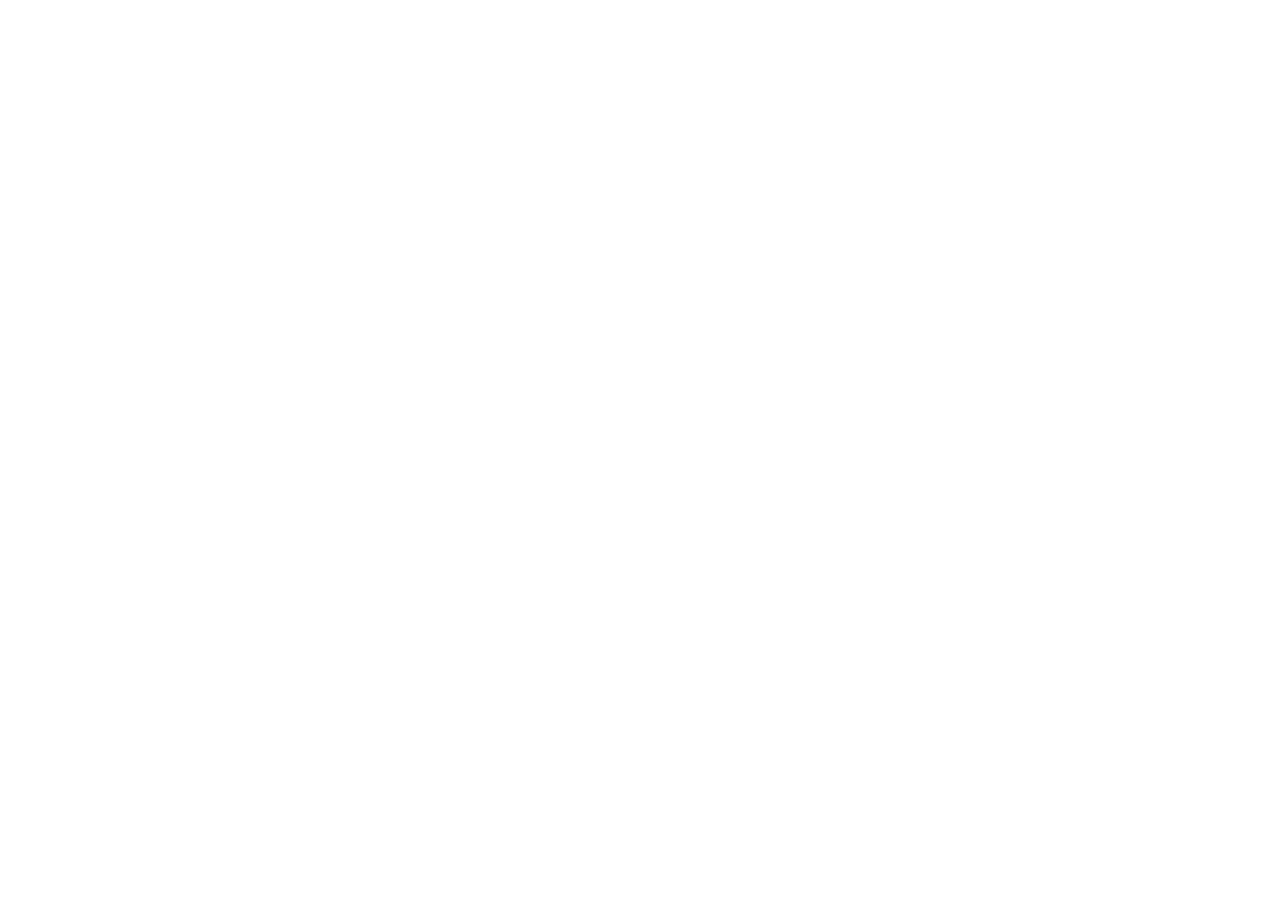
==== index.html @ 36726fe7 "Parte I" ====
<!DOCTYPE html>
<html lang="en">
<head>
    <meta charset="UTF-8">
    <meta http-equiv="X-UA-Compatible" content="IE=edge">
    <meta name="viewport" content="width=device-width, initial-scale=1.0">
    <title>Document</title>
</head>
<body>
    
</body>
</html>
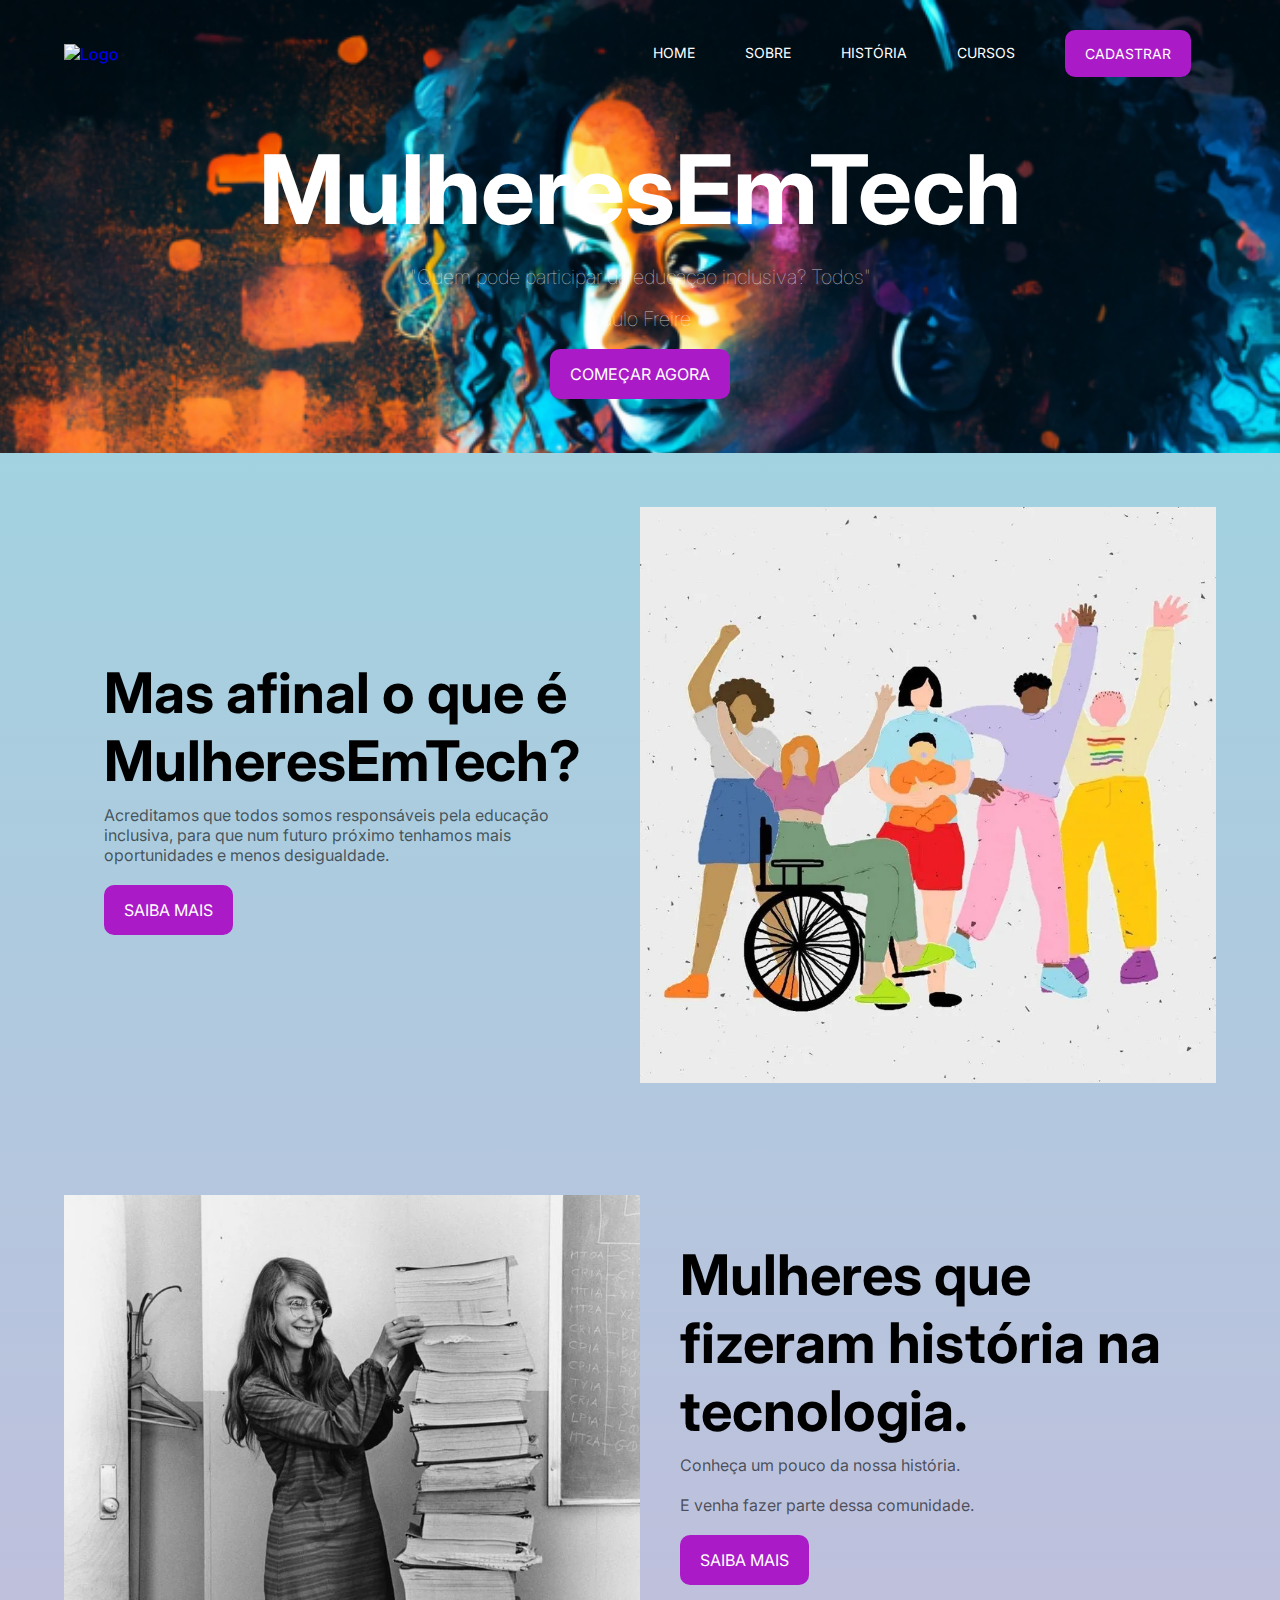
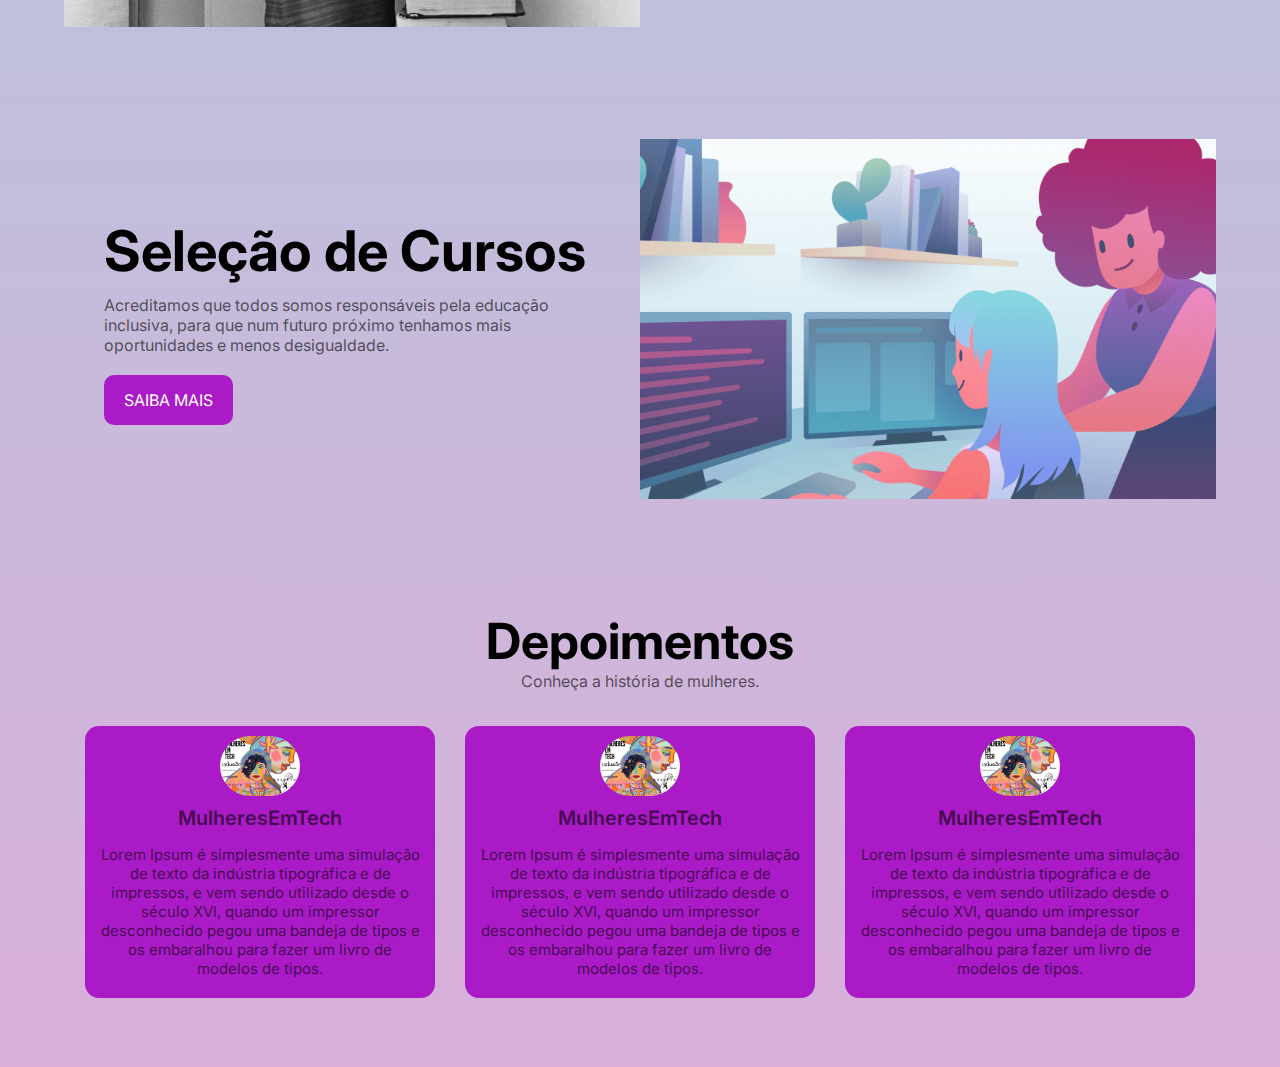
==== commit 4dd2bdce: "Parte II" ====
--- a/index.html
+++ b/index.html
@@ -1,12 +1,134 @@
 <!DOCTYPE html>
-<html lang="en">
+<html lang="pt-br">
 <head>
     <meta charset="UTF-8">
     <meta http-equiv="X-UA-Compatible" content="IE=edge">
     <meta name="viewport" content="width=device-width, initial-scale=1.0">
-    <title>Document</title>
+    <link rel="stylesheet" href="css/style.css">
+    <title>MulheresEmTech</title>
 </head>
+<!-- Início barra de navegação -->
 <body>
-    
+    <header style="background-image: url('img/background.png')">
+        <div class="container">
+            <nav>
+                <a href="index.html">
+                <img src="img/logo.png" alt="Logo">
+                <ul class="ul">
+                    <a href="index.html">Home</a>
+                    <a href="sobre.html">Sobre</a>
+                    <a href="historia.html">História</a>
+                    <a href="cursos.html">Cursos</a>
+                    <a href="cadastro.html" class="btn">Cadastrar</a>
+                </ul>
+            </a>
+            </nav>
+            <section class="banner">
+                <div class="banner-text">
+                    <h1>MulheresEmTech</h1>
+                    <p>"Quem pode participar da educação inclusiva? Todos"</p>
+                    <p>Paulo Freire</p>
+                    <a href="sobre.html" class="btn">COMEÇAR AGORA</a>
+                </div>
+            </section>
+        </div>
+    </header>
+<!-- Fim barra de navegação -->
+
+<!-- Início da primeira sessão -->
+
+    <section class="faca-mais">
+        <div class="container">
+            <div class="faca-mais-text">
+            <h3>Mas afinal o que é MulheresEmTech?</h3>
+            <p>Acreditamos que todos somos responsáveis pela educação inclusiva,
+             para que num futuro próximo tenhamos mais oportunidades e menos desigualdade.</p>
+            <a href="cadastro.html" class="btn animate-btn">SAIBA MAIS</a>
+        </div>
+
+       <div class="faca-mais-img">
+            <img src="img/sessão_1.webp" alt="Igualdade">
+    </div>
+</div>
+    </section>
+<!-- Fim da primeira sessão -->
+
+    <!-- Início da segunda sessão -->
+
+    <section class="faca-mais">
+        <div class="container">
+       <div class="faca-mais-img">
+            <img src="img/história2.webp" alt="Mulheres na tecnologia">
+        </div>
+    <div class="faca-mais-text">
+        <h3>Mulheres que fizeram história na tecnologia.</h3>
+        <p>Conheça um pouco da nossa história.</p>
+        <p>E venha fazer parte dessa comunidade.</p>
+        <a href="sobre.html" class="btn animate-btn">SAIBA MAIS</a>
+    </div>
+</div>
+    </section>
+
+    <!-- Fim da segunda sessão -->
+
+    <!-- Início da terceira sessão -->
+
+    <section class="faca-mais">
+        <div class="container">
+            <div class="faca-mais-text">
+            <h3>Seleção de Cursos</h3>
+            <p>Acreditamos que todos somos responsáveis pela educação inclusiva,
+             para que num futuro próximo tenhamos mais oportunidades e menos desigualdade.</p>
+            <a href="cadastro.html" class="btn animate-btn">SAIBA MAIS</a>
+        </div>
+
+       <div class="faca-mais-img">
+            <img src="img/cursos.webp" alt="Cursos">
+    </div>
+</div>
+    </section>
+<!-- Fim da terceira sessão -->
+<!-- Início Depoimento -->
+<section class="depoimentos">
+    <div class="container">
+        <h3>Depoimentos</h3>
+        <p>Conheça a história de mulheres.</p>
+        <div class="cards">
+            <!-- Início Card 1-->
+        <div class="cards-item">
+            <img src="img/we.jpg" alt="">
+            <p class="nome-user">MulheresEmTech</p>
+            <p class="depoimento-user">
+                Lorem Ipsum é simplesmente uma simulação de texto da indústria tipográfica e de impressos, 
+                e vem sendo utilizado desde o século XVI, quando um impressor desconhecido pegou uma bandeja 
+                de tipos e os embaralhou para fazer um livro de modelos de tipos.
+            </p>
+    </div>
+    <!-- Fim Card 1-->
+    <!-- Início Card 2-->
+    <div class="cards-item">
+        <img src="img/we.jpg" alt="">
+        <p class="nome-user">MulheresEmTech</p>
+        <p class="depoimento-user">
+            Lorem Ipsum é simplesmente uma simulação de texto da indústria tipográfica e de impressos, 
+            e vem sendo utilizado desde o século XVI, quando um impressor desconhecido pegou uma bandeja 
+            de tipos e os embaralhou para fazer um livro de modelos de tipos.
+        </p>
+</div>
+<!-- Fim Card 2-->
+<!-- Início Card 3-->
+<div class="cards-item">
+    <img src="img/we.jpg" alt="">
+    <p class="nome-user">MulheresEmTech</p>
+    <p class="depoimento-user">
+        Lorem Ipsum é simplesmente uma simulação de texto da indústria tipográfica e de impressos, 
+        e vem sendo utilizado desde o século XVI, quando um impressor desconhecido pegou uma bandeja 
+        de tipos e os embaralhou para fazer um livro de modelos de tipos.
+    </p>
+</div>
+<!-- Fim Card 3-->
+</div>
+</div>
+</section>
 </body>
 </html>--- a/css/style.css
+++ b/css/style.css
@@ -0,0 +1,163 @@
+@import url('https://fonts.googleapis.com/css2?family=Inter:wght@300;400;500;600;700&family=Poppins&family=Roboto:ital,wght@0,100;0,300;0,400;0,500;0,700;0,900;1,100;1,300;1,400;1,500;1,700;1,900&display=swap');
+
+* {
+    margin: 0;
+    padding: 0;
+    box-sizing: border-box;
+    text-decoration: none;
+    outline: none;
+    font-family: 'Inter', sans-serif;
+}
+body {
+    background-color: #D9AFD9;
+    background-image: linear-gradient(0deg, #D9AFD9 0%, #97D9E1 100%);
+}
+section, footer {
+padding: 54px 0;
+} 
+
+h3 {
+    font-size: 50px;
+}
+
+p {
+    color: #0000009c;
+}
+.container {
+    max-width: 1400px;
+    margin: 0 auto;
+    padding: 0 5%;
+}
+.btn {
+    background-color: rgb(170, 27, 199);
+    color: white;
+    padding: 15px 20px;
+    border-radius: 10px;
+    cursor: pointer;
+    display: inline-block;
+    transition: 0.1s;
+}
+.btn.animate-btn {
+    animation: animate-outline 1s ease-out infinite;
+}
+.btn:hover {
+    background-color: rgb(170, 27, 199);
+}
+header {
+    background-position: center;
+    background-size: cover;
+    background-attachment: fixed;
+}
+nav {
+    display: flex;
+    align-items: center;
+    justify-content: space-between;
+    padding-top: 30px;
+}
+nav ul {
+    display: flex;
+    align-items: center;
+}
+nav ul a {
+    color: white;
+    margin: 0 25px;
+    text-transform: uppercase;
+    font-size: 14px;
+    display: block;
+}
+nav ul a:not(.btn)::after {
+    content: "";
+    background-color: rgb(170, 27, 199);
+    height: 3px;
+    width: 0%;
+    display: block;
+    margin: 0 auto;
+    transition: 0.3s;
+}
+nav ul a:hover::after {
+    width: 100%;
+
+}
+.banner {
+    display: flex;
+    justify-content: center;
+}
+.banner .banner-text {
+    margin: 150;
+    text-align: center;
+    padding:  0 90px;
+}
+.banner .banner-text h1 {
+    font-size: 96px;
+    color: white;
+}
+.banner .banner-text p {
+    font-size: 20px;
+    color: #ffffffb7;
+    font-weight: lighter;
+    margin: 18px 0;
+}
+.faca-mais .container {
+    display: flex;
+    align-items: center;
+}
+.faca-mais .faca-mais-text h3 {
+    font-size: 56px;
+}
+.faca-mais .faca-mais-text p {
+    margin: 10px 0 20px 0;
+}
+.faca-mais .faca-mais-text {
+    width: 50%;
+    padding: 0 40px;
+}
+.faca-mais .faca-mais-img {
+    width: 50%;
+}
+.faca-mais .faca-mais-img img {
+    width: 100%;
+}
+.depoimentos h3 {
+    text-align: center;
+}
+.depoimentos p {
+   margin-bottom: 20px;
+   text-align: center;
+}
+.cards {
+    display: flex;
+    justify-content: center;
+}
+.depoimentos .cards-item {
+    background-color: rgb(170, 27, 199);
+    margin: 15px;
+    border-radius: 14px;
+    text-align: center;
+    width: 350px;
+    transition: 0.3s;
+}
+.depoimentos .cards-item img {
+    border-radius: 100px;
+    width: 80px;
+    display: block;
+    margin: 10px auto;
+}
+.depoimentos .cards-item .nome-user {
+    font-weight: 600;
+    font-size: 20px;
+    margin-bottom: 15px;
+    transition: 0.3s;
+}
+.depoimentos .cards-item .depoimento-user {
+ font-size: 15px;
+ padding: 0 15px;
+ transition: 0.3s;
+}
+.depoimentos .cards-item:hover .nome-user {
+    background-color: rgb(215, 110, 236);
+    margin-top: -5px;
+}
+.depoimentos .cards-item:hover .nome-user,
+.depoimentos .cards-item:hover .depoimento-user {
+    color: white;
+}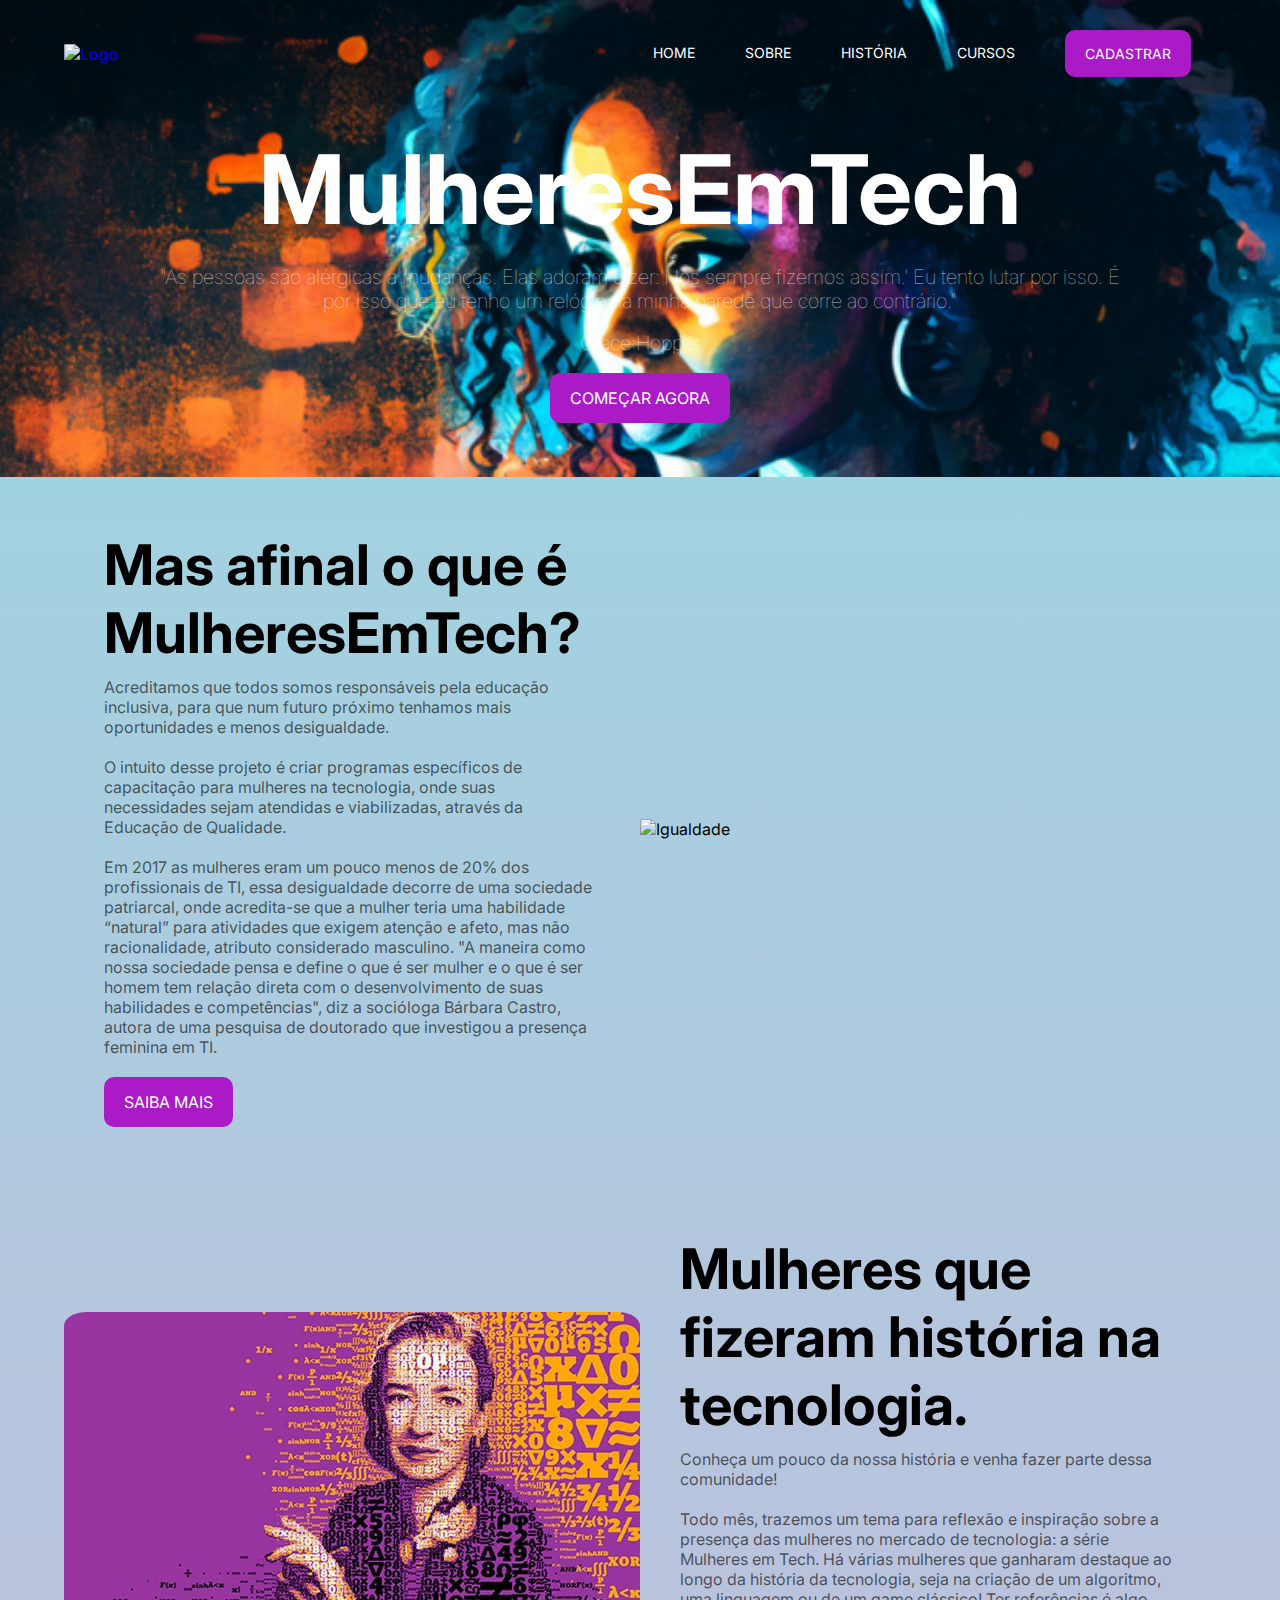
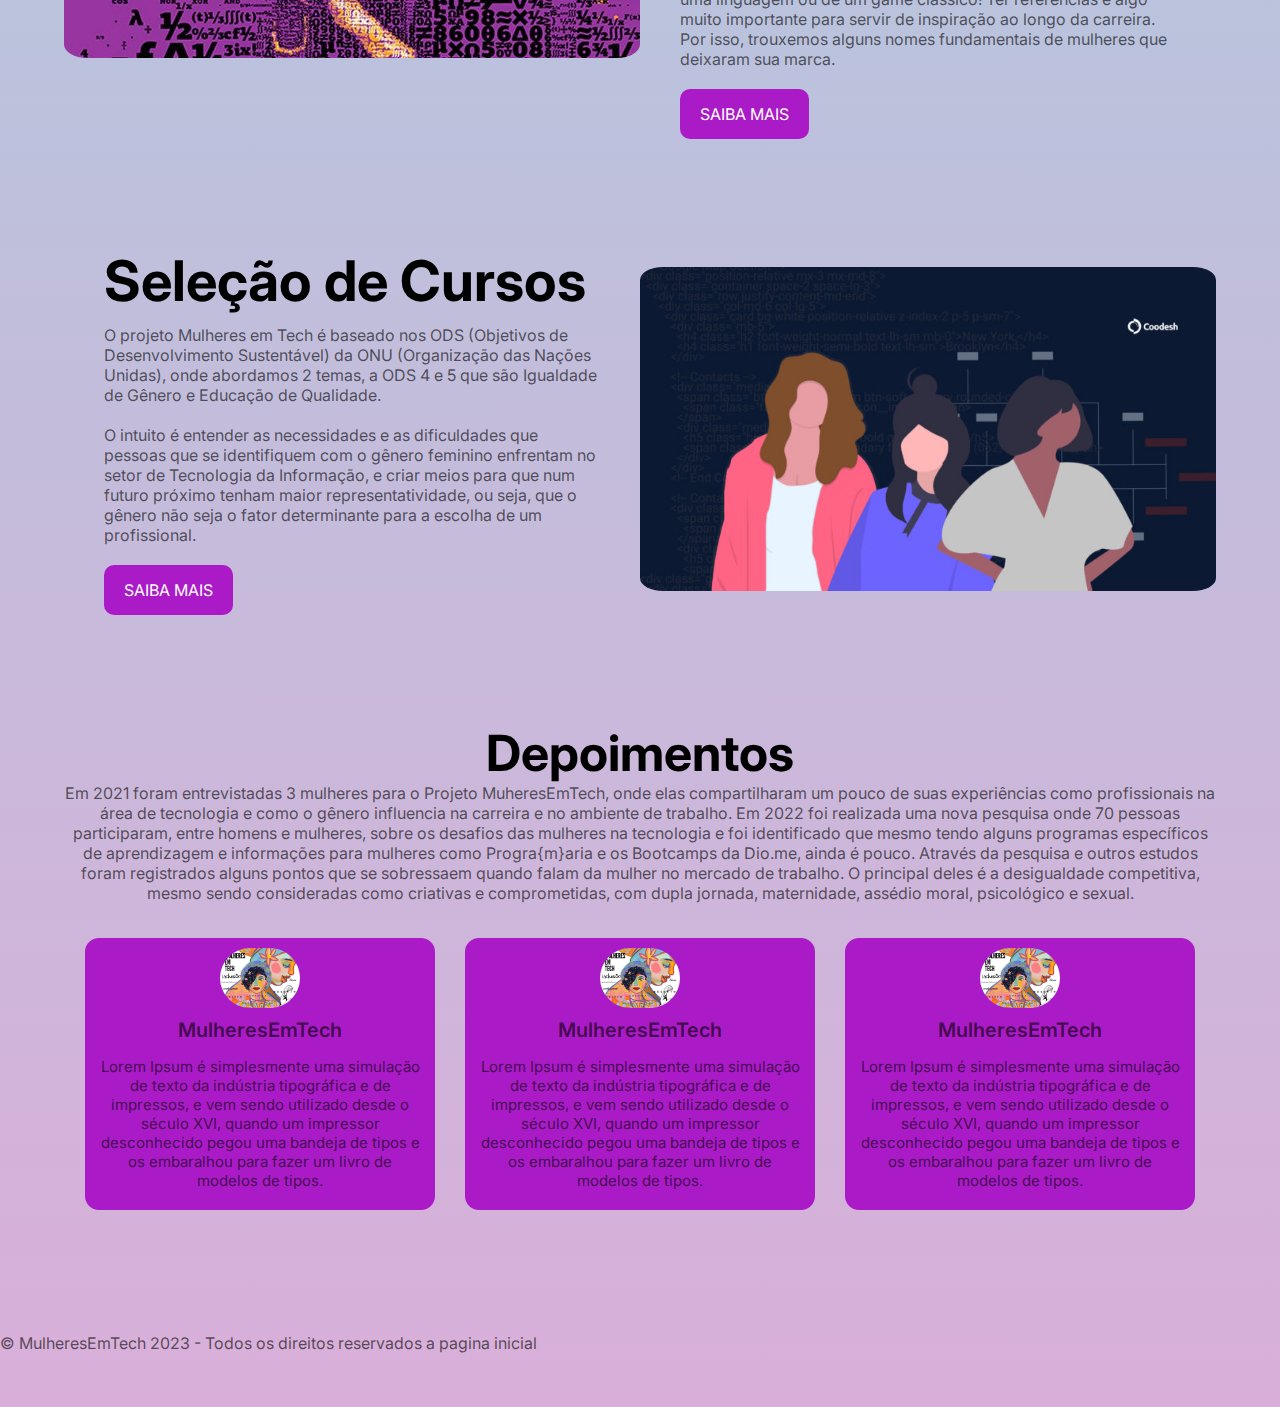
==== commit b8315e28: "História" ====
--- a/index.html
+++ b/index.html
@@ -1,5 +1,6 @@
 <!DOCTYPE html>
 <html lang="pt-br">
+
 <head>
     <meta charset="UTF-8">
     <meta http-equiv="X-UA-Compatible" content="IE=edge">
@@ -8,65 +9,84 @@
     <title>MulheresEmTech</title>
 </head>
 <!-- Início barra de navegação -->
+
 <body>
     <header style="background-image: url('img/background.png')">
         <div class="container">
             <nav>
                 <a href="index.html">
-                <img src="img/logo.png" alt="Logo">
-                <ul class="ul">
-                    <a href="index.html">Home</a>
-                    <a href="sobre.html">Sobre</a>
-                    <a href="historia.html">História</a>
-                    <a href="cursos.html">Cursos</a>
-                    <a href="cadastro.html" class="btn">Cadastrar</a>
-                </ul>
-            </a>
+                    <img src="img/logo.ico" alt="Logo">
+                    <ul class="ul">
+                        <a href="index.html">Home</a>
+                        <a href="sobre.html">Sobre</a>
+                        <a href="historia.html">História</a>
+                        <a href="cursos.html">Cursos</a>
+                        <a href="cadastro.html" class="btn">Cadastrar</a>
+                    </ul>
+                </a>
             </nav>
             <section class="banner">
                 <div class="banner-text">
                     <h1>MulheresEmTech</h1>
-                    <p>"Quem pode participar da educação inclusiva? Todos"</p>
-                    <p>Paulo Freire</p>
+                    <p>"As pessoas são alérgicas a mudanças. Elas adoram dizer:'Nós sempre fizemos assim.'
+                    Eu tento lutar por isso. É por isso que eu tenho um relógio na minha parede que corre
+                    ao contrário."</p>
+                    <p>Grace Hopper</p>
                     <a href="sobre.html" class="btn">COMEÇAR AGORA</a>
                 </div>
             </section>
         </div>
     </header>
-<!-- Fim barra de navegação -->
+    <!-- Fim barra de navegação -->
 
-<!-- Início da primeira sessão -->
+    <!-- Início da primeira sessão -->
 
     <section class="faca-mais">
         <div class="container">
             <div class="faca-mais-text">
-            <h3>Mas afinal o que é MulheresEmTech?</h3>
-            <p>Acreditamos que todos somos responsáveis pela educação inclusiva,
-             para que num futuro próximo tenhamos mais oportunidades e menos desigualdade.</p>
-            <a href="cadastro.html" class="btn animate-btn">SAIBA MAIS</a>
+                <h3>Mas afinal o que é MulheresEmTech?</h3>
+                <p>Acreditamos que todos somos responsáveis pela educação inclusiva,
+                    para que num futuro próximo tenhamos mais oportunidades e menos desigualdade.</p>
+                <p>O intuito desse projeto é criar programas específicos de capacitação para
+                    mulheres na tecnologia, onde suas necessidades sejam atendidas
+                    e viabilizadas, através da Educação de Qualidade.</p>
+                <p>Em 2017 as mulheres eram um pouco menos de 20% dos profissionais de TI, essa 
+                desigualdade decorre de uma sociedade patriarcal, onde acredita-se que a mulher
+                teria uma habilidade “natural” para atividades que exigem atenção e afeto, mas não
+                racionalidade, atributo considerado masculino. "A maneira como nossa sociedade 
+                pensa e define o que é ser mulher e o que é ser homem tem relação direta com o 
+                desenvolvimento de suas habilidades e competências", diz a socióloga Bárbara 
+                Castro, autora de uma pesquisa de doutorado que investigou a presença feminina em TI.
+                </p>
+                <a href="cadastro.html" class="btn animate-btn">SAIBA MAIS</a>
+            </div>
+
+            <div class="faca-mais-img">
+                <img src="img/sessao1.png" alt="Igualdade">
+            </div>
         </div>
-
-       <div class="faca-mais-img">
-            <img src="img/sessão_1.webp" alt="Igualdade">
-    </div>
-</div>
     </section>
-<!-- Fim da primeira sessão -->
+    <!-- Fim da primeira sessão -->
 
     <!-- Início da segunda sessão -->
 
     <section class="faca-mais">
         <div class="container">
-       <div class="faca-mais-img">
-            <img src="img/história2.webp" alt="Mulheres na tecnologia">
+            <div class="faca-mais-img">
+                <img src="img/história.jpg" alt="Mulheres na tecnologia">
+            </div>
+            <div class="faca-mais-text">
+                <h3>Mulheres que fizeram história na tecnologia.</h3>
+                <p>Conheça um pouco da nossa história e venha fazer parte dessa comunidade!</p>
+                <p>Todo mês, trazemos um tema para reflexão
+                e inspiração sobre a presença das mulheres no mercado de tecnologia: a série Mulheres em Tech.
+                Há várias mulheres que ganharam destaque ao longo da história da tecnologia, seja na criação
+                de um algoritmo, uma linguagem ou de um game clássico! Ter referências é algo muito importante
+                para servir de inspiração ao longo da carreira. Por isso, trouxemos alguns nomes fundamentais
+                de mulheres que deixaram sua marca.</p>
+                <a href="sobre.html" class="btn animate-btn">SAIBA MAIS</a>
+            </div>
         </div>
-    <div class="faca-mais-text">
-        <h3>Mulheres que fizeram história na tecnologia.</h3>
-        <p>Conheça um pouco da nossa história.</p>
-        <p>E venha fazer parte dessa comunidade.</p>
-        <a href="sobre.html" class="btn animate-btn">SAIBA MAIS</a>
-    </div>
-</div>
     </section>
 
     <!-- Fim da segunda sessão -->
@@ -76,59 +96,82 @@
     <section class="faca-mais">
         <div class="container">
             <div class="faca-mais-text">
-            <h3>Seleção de Cursos</h3>
-            <p>Acreditamos que todos somos responsáveis pela educação inclusiva,
-             para que num futuro próximo tenhamos mais oportunidades e menos desigualdade.</p>
-            <a href="cadastro.html" class="btn animate-btn">SAIBA MAIS</a>
+                <h3>Seleção de Cursos</h3>
+                <p>O projeto Mulheres em Tech é baseado nos ODS (Objetivos de Desenvolvimento
+                    Sustentável) da ONU (Organização das Nações Unidas), onde abordamos 2 temas,
+                    a ODS 4 e 5 que são Igualdade de Gênero e Educação de Qualidade.</p> 
+                <p>O intuito é entender as necessidades e as dificuldades que pessoas que se 
+                    identifiquem com o gênero feminino enfrentam no setor de Tecnologia da Informação,
+                    e criar meios para que num futuro próximo tenham maior representatividade, ou seja,
+                    que o gênero não seja o fator determinante para a escolha de um profissional.</p>
+                <a href="cadastro.html" class="btn animate-btn">SAIBA MAIS</a>
+            </div>
+
+            <div class="faca-mais-img">
+                <img src="img/potencial.jpg" alt="Cursos">
+            </div>
         </div>
+    </section>
+    <!-- Fim da terceira sessão -->
+    <!-- Início Depoimento -->
+    <section class="depoimentos">
+        <div class="container">
+            <h3>Depoimentos</h3>
+            <p>Em 2021 foram entrevistadas 3 mulheres para o Projeto MuheresEmTech, onde elas compartilharam
+                 um pouco de suas experiências como profissionais na área de tecnologia e como o gênero 
+                 influencia na carreira e no ambiente de trabalho. Em 2022 foi realizada uma nova pesquisa 
+                 onde 70 pessoas participaram, entre homens e mulheres, sobre os desafios das mulheres na 
+                 tecnologia e foi identificado que mesmo tendo alguns programas específicos de aprendizagem
+                 e informações para mulheres como Progra{m}aria e os Bootcamps da Dio.me, ainda é pouco.
+                Através da pesquisa e outros estudos foram registrados alguns pontos que se sobressaem quando
+                falam da mulher no mercado de trabalho. O principal deles é a desigualdade competitiva, mesmo
+                sendo consideradas como criativas e comprometidas, com dupla jornada, maternidade, assédio moral,
+                psicológico e sexual.</p>
 
-       <div class="faca-mais-img">
-            <img src="img/cursos.webp" alt="Cursos">
+
+            <div class="cards">
+                <!-- Início Card 1-->
+                <div class="cards-item">
+                    <img src="img/we.jpg" alt="">
+                    <p class="nome-user">MulheresEmTech</p>
+                    <p class="depoimento-user">
+                        Lorem Ipsum é simplesmente uma simulação de texto da indústria tipográfica e de impressos,
+                        e vem sendo utilizado desde o século XVI, quando um impressor desconhecido pegou uma bandeja
+                        de tipos e os embaralhou para fazer um livro de modelos de tipos.
+                    </p>
+                </div>
+                <!-- Fim Card 1-->
+                <!-- Início Card 2-->
+                <div class="cards-item">
+                    <img src="img/we.jpg" alt="">
+                    <p class="nome-user">MulheresEmTech</p>
+                    <p class="depoimento-user">
+                        Lorem Ipsum é simplesmente uma simulação de texto da indústria tipográfica e de impressos,
+                        e vem sendo utilizado desde o século XVI, quando um impressor desconhecido pegou uma bandeja
+                        de tipos e os embaralhou para fazer um livro de modelos de tipos.
+                    </p>
+                </div>
+                <!-- Fim Card 2-->
+                <!-- Início Card 3-->
+                <div class="cards-item">
+                    <img src="img/we.jpg" alt="">
+                    <p class="nome-user">MulheresEmTech</p>
+                    <p class="depoimento-user">
+                        Lorem Ipsum é simplesmente uma simulação de texto da indústria tipográfica e de impressos,
+                        e vem sendo utilizado desde o século XVI, quando um impressor desconhecido pegou uma bandeja
+                        de tipos e os embaralhou para fazer um livro de modelos de tipos.
+                    </p>
+                </div>
+                <!-- Fim Card 3-->
+            </div>
+        </div>
+    </section>
+</body>
+
+<footer>
+    <div class="d-flex justify-content-center p-4">
+        <p> &copy; MulheresEmTech 2023 - Todos os direitos reservados a pagina inicial</p>
     </div>
-</div>
-    </section>
-<!-- Fim da terceira sessão -->
-<!-- Início Depoimento -->
-<section class="depoimentos">
-    <div class="container">
-        <h3>Depoimentos</h3>
-        <p>Conheça a história de mulheres.</p>
-        <div class="cards">
-            <!-- Início Card 1-->
-        <div class="cards-item">
-            <img src="img/we.jpg" alt="">
-            <p class="nome-user">MulheresEmTech</p>
-            <p class="depoimento-user">
-                Lorem Ipsum é simplesmente uma simulação de texto da indústria tipográfica e de impressos, 
-                e vem sendo utilizado desde o século XVI, quando um impressor desconhecido pegou uma bandeja 
-                de tipos e os embaralhou para fazer um livro de modelos de tipos.
-            </p>
-    </div>
-    <!-- Fim Card 1-->
-    <!-- Início Card 2-->
-    <div class="cards-item">
-        <img src="img/we.jpg" alt="">
-        <p class="nome-user">MulheresEmTech</p>
-        <p class="depoimento-user">
-            Lorem Ipsum é simplesmente uma simulação de texto da indústria tipográfica e de impressos, 
-            e vem sendo utilizado desde o século XVI, quando um impressor desconhecido pegou uma bandeja 
-            de tipos e os embaralhou para fazer um livro de modelos de tipos.
-        </p>
-</div>
-<!-- Fim Card 2-->
-<!-- Início Card 3-->
-<div class="cards-item">
-    <img src="img/we.jpg" alt="">
-    <p class="nome-user">MulheresEmTech</p>
-    <p class="depoimento-user">
-        Lorem Ipsum é simplesmente uma simulação de texto da indústria tipográfica e de impressos, 
-        e vem sendo utilizado desde o século XVI, quando um impressor desconhecido pegou uma bandeja 
-        de tipos e os embaralhou para fazer um livro de modelos de tipos.
-    </p>
-</div>
-<!-- Fim Card 3-->
-</div>
-</div>
-</section>
-</body>
+</footer>
+
 </html>--- a/css/style.css
+++ b/css/style.css
@@ -8,10 +8,12 @@
     outline: none;
     font-family: 'Inter', sans-serif;
 }
+
 body {
     background-color: #D9AFD9;
     background-image: linear-gradient(0deg, #D9AFD9 0%, #97D9E1 100%);
 }
+
 section, footer {
 padding: 54px 0;
 } 
@@ -23,11 +25,13 @@
 p {
     color: #0000009c;
 }
+
 .container {
     max-width: 1400px;
     margin: 0 auto;
     padding: 0 5%;
 }
+
 .btn {
     background-color: rgb(170, 27, 199);
     color: white;
@@ -37,27 +41,33 @@
     display: inline-block;
     transition: 0.1s;
 }
+
 .btn.animate-btn {
     animation: animate-outline 1s ease-out infinite;
 }
+
 .btn:hover {
     background-color: rgb(170, 27, 199);
 }
+
 header {
     background-position: center;
     background-size: cover;
     background-attachment: fixed;
 }
+
 nav {
     display: flex;
     align-items: center;
     justify-content: space-between;
     padding-top: 30px;
 }
+
 nav ul {
     display: flex;
     align-items: center;
 }
+
 nav ul a {
     color: white;
     margin: 0 25px;
@@ -65,6 +75,7 @@
     font-size: 14px;
     display: block;
 }
+
 nav ul a:not(.btn)::after {
     content: "";
     background-color: rgb(170, 27, 199);
@@ -74,6 +85,7 @@
     margin: 0 auto;
     transition: 0.3s;
 }
+
 nav ul a:hover::after {
     width: 100%;
 
@@ -90,6 +102,16 @@
 .banner .banner-text h1 {
     font-size: 96px;
     color: white;
+}
+.banner .banner-text h2 {
+    font-size: 64px;
+    color: white;
+}
+.banner .banner-text h3 {
+    font-size: 20px;
+    color: #ffffffb7;
+    font-weight: lighter;
+    margin: 18px 0;
 }
 .banner .banner-text p {
     font-size: 20px;
@@ -97,37 +119,51 @@
     font-weight: lighter;
     margin: 18px 0;
 }
+
+img {
+    border-radius: 4%;
+}
+
 .faca-mais .container {
     display: flex;
     align-items: center;
 }
+
 .faca-mais .faca-mais-text h3 {
     font-size: 56px;
 }
+
 .faca-mais .faca-mais-text p {
     margin: 10px 0 20px 0;
 }
+
 .faca-mais .faca-mais-text {
     width: 50%;
     padding: 0 40px;
 }
+
 .faca-mais .faca-mais-img {
     width: 50%;
 }
+
 .faca-mais .faca-mais-img img {
     width: 100%;
 }
+
 .depoimentos h3 {
     text-align: center;
 }
+
 .depoimentos p {
    margin-bottom: 20px;
    text-align: center;
 }
+
 .cards {
     display: flex;
     justify-content: center;
 }
+
 .depoimentos .cards-item {
     background-color: rgb(170, 27, 199);
     margin: 15px;
@@ -136,28 +172,130 @@
     width: 350px;
     transition: 0.3s;
 }
+
 .depoimentos .cards-item img {
     border-radius: 100px;
     width: 80px;
     display: block;
     margin: 10px auto;
 }
+
 .depoimentos .cards-item .nome-user {
     font-weight: 600;
     font-size: 20px;
     margin-bottom: 15px;
     transition: 0.3s;
 }
+
 .depoimentos .cards-item .depoimento-user {
  font-size: 15px;
  padding: 0 15px;
  transition: 0.3s;
 }
+
 .depoimentos .cards-item:hover .nome-user {
     background-color: rgb(215, 110, 236);
     margin-top: -5px;
 }
+
 .depoimentos .cards-item:hover .nome-user,
 .depoimentos .cards-item:hover .depoimento-user {
     color: white;
-}+}
+
+.caixa {
+    border: 1px solid rgb(215, 110, 236);
+    box-shadow: rgb(215, 110, 236) 0.1rem 0.1rem 0.3rem;
+    margin: 40px auto 5px auto;
+    max-width: 1025px;
+    width: 100%;
+}
+
+
+
+.fonte-titulo {
+    color:rgb(170, 27, 199);
+    font-family: 'Pacifico', cursive;
+    font-size: 2.5em;
+    text-shadow: #041350 0.1rem 0.2rem 0.1rem;
+}
+
+.facebook .google {
+    height: 40px;
+}
+
+.login-conta {
+    margin: 30px auto 30px;
+}
+
+.login-facebook {
+    align-items: center;
+    background-color: #1877f2;
+    border-radius: 4px;
+    color: #ffffff;
+    display: flex;
+    height: 40px;
+    justify-content: center;
+    max-width: 285px;
+    width: 100%;
+}
+
+.login-facebook i {
+    font-size: 24px;
+    padding-right: 5px;
+}
+
+.login-facebook:hover {
+    color: #ffffff;
+    background: #1059b9;
+    transition: 1s all;
+}
+
+.login-google {
+    align-items: center;
+    border: 1px solid #646464;
+    border-radius: 4px;
+    display: flex;
+    height: 40px;
+    justify-content: center;
+    max-width: 285px;
+    width: 100%;
+}
+
+.login-google i {
+    font-size: 24px;
+    padding-right: 5px;
+}
+
+.login-google:hover {
+    transition: 1s all;
+    background: #fd0303;
+}
+
+#fonte {
+    color: #ffffff;
+    font-size: 13px;
+}
+
+@media screen and (max-width: 764px) {
+
+    .login-conta {
+        margin: 5px;
+    }
+
+    .mt-4 {
+        margin-top: 0px;
+    }
+
+    .section-footer {
+        align-items: center;
+        display: block;
+        justify-content: center;
+        row-gap: 20px;
+    }
+
+    .section-footer-article {
+        width: 100%;
+    }
+
+}
